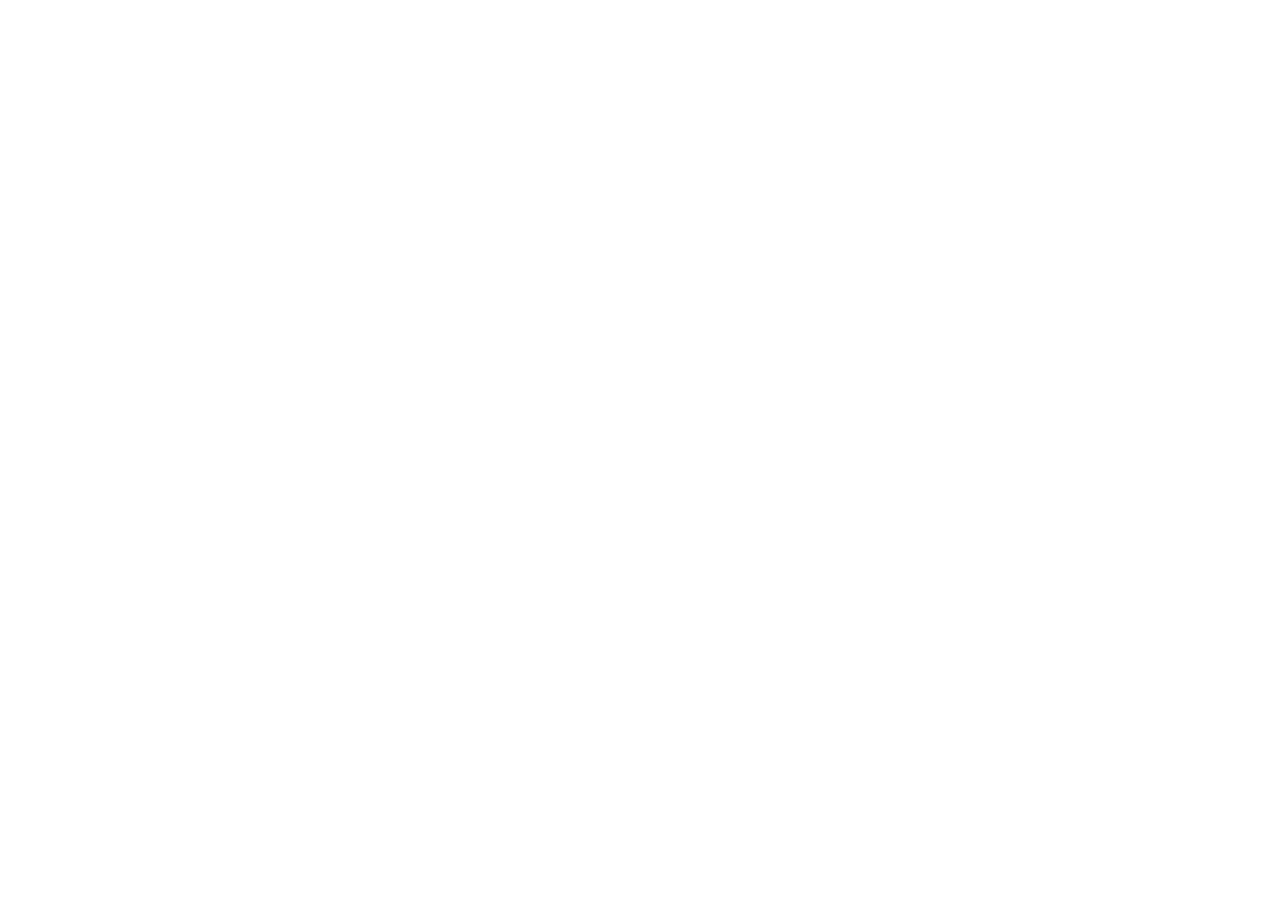
==== index.html @ 4c13858b "Deploy Pinecone Studio web app" ====
<!doctype html>
<html lang="en">
  <head>
    <meta charset="UTF-8" />
    <meta name="viewport" content="width=device-width, initial-scale=1.0" />
    <title>Pinecone Studio</title>
    <script type="module" crossorigin src="/pinecone-studio-web/assets/index-Baghhngx.js"></script>
    <link rel="stylesheet" crossorigin href="/pinecone-studio-web/assets/index-XHR-Ut5b.css">
  </head>
  <body>
    <div id="root"></div>
  </body>
</html>
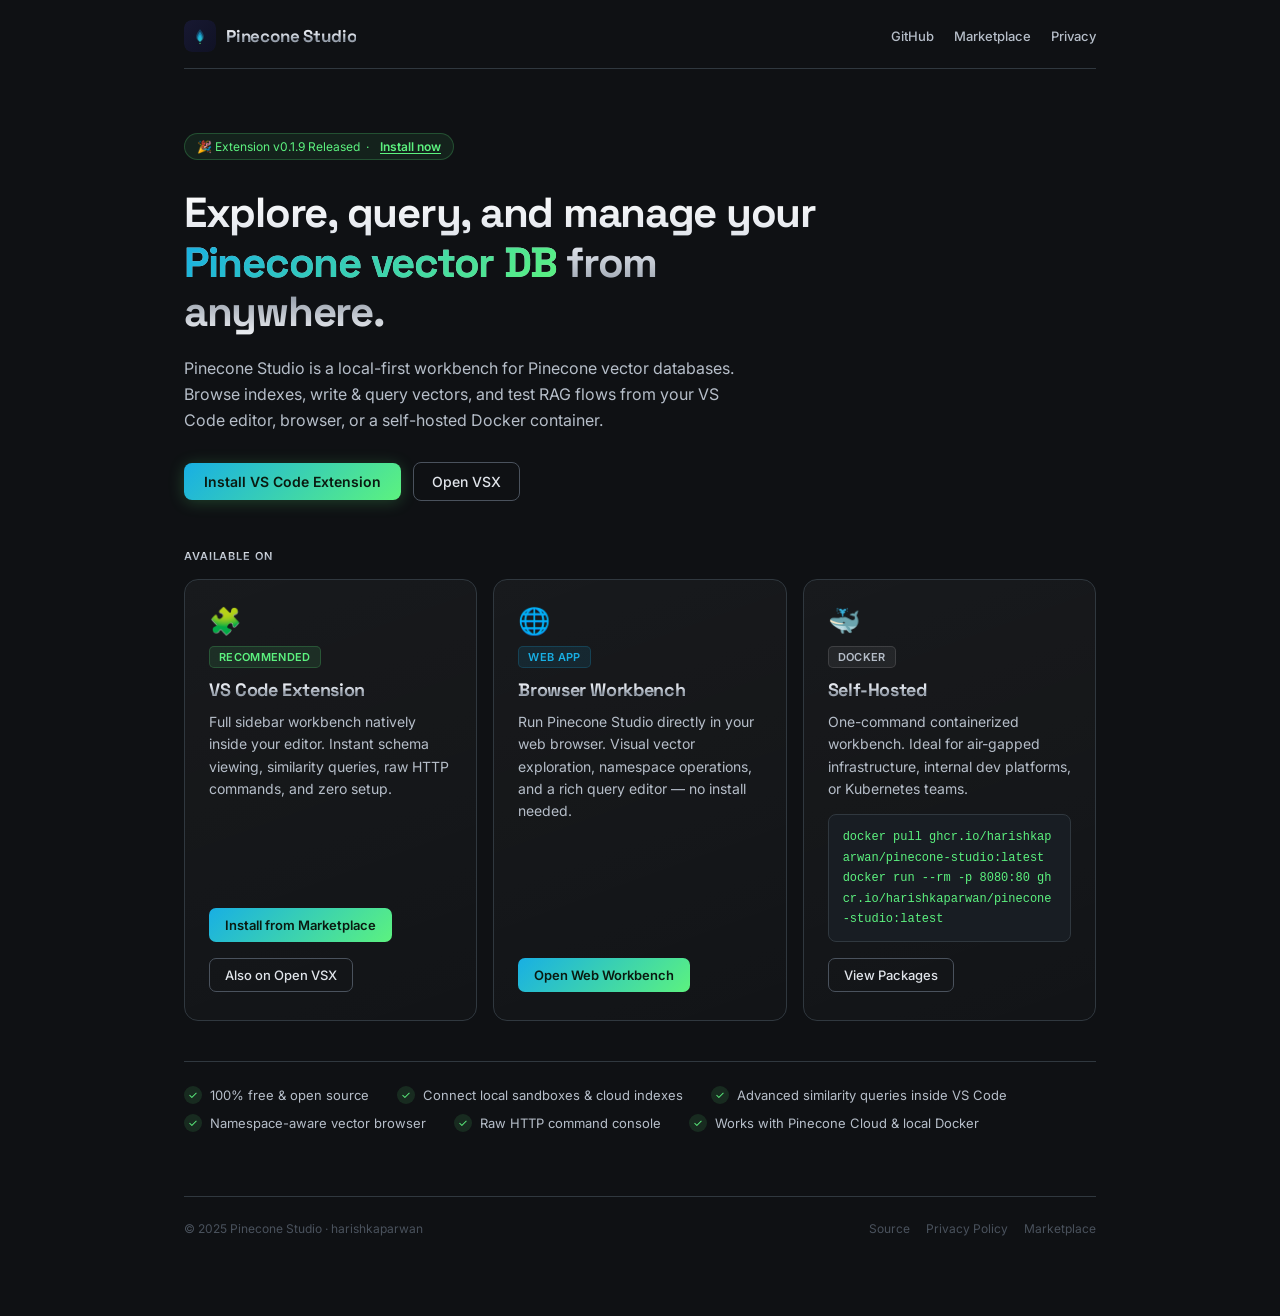
==== commit 9456d033: "feat: replace root with mcp-ai-studio-themed landing page" ====
--- a/index.html
+++ b/index.html
@@ -3,11 +3,483 @@
   <head>
     <meta charset="UTF-8" />
     <meta name="viewport" content="width=device-width, initial-scale=1.0" />
-    <title>Pinecone Studio</title>
-    <script type="module" crossorigin src="/pinecone-studio-web/assets/index-Baghhngx.js"></script>
-    <link rel="stylesheet" crossorigin href="/pinecone-studio-web/assets/index-XHR-Ut5b.css">
+    <title>Pinecone Studio | Plugin Home</title>
+    <meta name="description" content="Explore indexes, write vectors, and query similarity — in VS Code, a browser, or Docker." />
+    <link rel="icon" type="image/svg+xml" href="public/favicon.svg" />
+    <link rel="preconnect" href="https://fonts.googleapis.com" />
+    <link rel="preconnect" href="https://fonts.gstatic.com" crossorigin />
+    <link href="https://fonts.googleapis.com/css2?family=Space+Grotesk:wght@600;700&family=Inter:wght@400;500;600&display=swap" rel="stylesheet" />
+    <style>
+      :root {
+        --bg: #0f1114;
+        --chrome: #171a1f;
+        --chrome-strong: #252a31;
+        --surface: #1e2329;
+        --surface-soft: #181d23;
+        --line: #30383f;
+        --line-strong: #4a525d;
+        --text: #f4f6f8;
+        --muted: #b6bec9;
+        --muted-strong: #e1e5eb;
+        --pine-start: #18afe4;
+        --pine-end: #5cf27f;
+        --pine-gradient: linear-gradient(135deg, #18afe4 0%, #5cf27f 100%);
+        --metal-text: linear-gradient(180deg, #ffffff 0%, #d9dee6 42%, #8d96a3 70%, #f3f5f8 100%);
+        --metal-muted: linear-gradient(180deg, #edf1f5 0%, #bac2cd 55%, #858f9d 100%);
+      }
+
+      *, *::before, *::after { box-sizing: border-box; margin: 0; padding: 0; }
+
+      html, body {
+        min-height: 100%;
+        background: var(--bg);
+        color: var(--text);
+        font-family: Inter, ui-sans-serif, system-ui, -apple-system, sans-serif;
+        -webkit-font-smoothing: antialiased;
+        text-rendering: optimizeLegibility;
+      }
+
+      /* ── Layout ── */
+      .site-wrap {
+        max-width: 960px;
+        margin: 0 auto;
+        padding: 0 24px 80px;
+      }
+
+      /* ── Header ── */
+      .site-header {
+        display: flex;
+        align-items: center;
+        justify-content: space-between;
+        padding: 20px 0 16px;
+        border-bottom: 1px solid var(--line);
+        gap: 16px;
+      }
+
+      .brand {
+        display: flex;
+        align-items: center;
+        gap: 10px;
+        text-decoration: none;
+      }
+
+      .logo-img {
+        width: 32px;
+        height: 32px;
+        border-radius: 8px;
+        flex-shrink: 0;
+      }
+
+      .brand-name {
+        font-family: 'Space Grotesk', sans-serif;
+        font-size: 17px;
+        font-weight: 700;
+        background: var(--metal-text);
+        -webkit-background-clip: text;
+        background-clip: text;
+        color: transparent;
+        text-shadow: none;
+        letter-spacing: -0.01em;
+      }
+
+      .top-links {
+        display: flex;
+        align-items: center;
+        gap: 20px;
+        flex-shrink: 0;
+      }
+
+      .top-links a {
+        color: var(--muted);
+        font-size: 13px;
+        font-weight: 500;
+        text-decoration: none;
+        transition: color 150ms;
+      }
+
+      .top-links a:hover { color: var(--text); }
+
+      /* ── Hero ── */
+      .hero {
+        padding: 64px 0 48px;
+        max-width: 680px;
+      }
+
+      .hero h1 {
+        font-family: 'Space Grotesk', sans-serif;
+        font-size: clamp(28px, 5vw, 42px);
+        font-weight: 700;
+        line-height: 1.18;
+        letter-spacing: -0.03em;
+        background: var(--metal-text);
+        -webkit-background-clip: text;
+        background-clip: text;
+        color: transparent;
+        margin-bottom: 18px;
+      }
+
+      .hero h1 .accent {
+        background: var(--pine-gradient);
+        -webkit-background-clip: text;
+        background-clip: text;
+        color: transparent;
+      }
+
+      .hero p {
+        font-size: 16px;
+        line-height: 1.65;
+        color: var(--muted);
+        margin-bottom: 28px;
+        max-width: 560px;
+      }
+
+      .hero-actions {
+        display: flex;
+        align-items: center;
+        gap: 12px;
+        flex-wrap: wrap;
+      }
+
+      .btn-primary {
+        display: inline-flex;
+        align-items: center;
+        gap: 7px;
+        padding: 10px 20px;
+        background: var(--pine-gradient);
+        color: #0a1a10;
+        font-size: 14px;
+        font-weight: 600;
+        border-radius: 8px;
+        text-decoration: none;
+        transition: opacity 150ms, transform 100ms;
+        box-shadow: 0 2px 16px rgba(92, 242, 127, 0.22);
+      }
+
+      .btn-primary:hover { opacity: 0.88; transform: translateY(-1px); }
+
+      .btn-ghost {
+        display: inline-flex;
+        align-items: center;
+        gap: 7px;
+        padding: 10px 18px;
+        background: transparent;
+        border: 1px solid var(--line-strong);
+        color: var(--muted-strong);
+        font-size: 14px;
+        font-weight: 500;
+        border-radius: 8px;
+        text-decoration: none;
+        transition: border-color 150ms, color 150ms;
+      }
+
+      .btn-ghost:hover { border-color: var(--muted); color: var(--text); }
+
+      .release-badge {
+        display: inline-flex;
+        align-items: center;
+        gap: 8px;
+        padding: 5px 12px;
+        background: rgba(92, 242, 127, 0.08);
+        border: 1px solid rgba(92, 242, 127, 0.22);
+        border-radius: 20px;
+        font-size: 12px;
+        color: #5cf27f;
+        margin-bottom: 28px;
+        width: fit-content;
+      }
+
+      .release-badge a { color: inherit; font-weight: 600; text-decoration: underline; text-underline-offset: 2px; }
+
+      /* ── Cards grid ── */
+      .grid {
+        display: grid;
+        grid-template-columns: repeat(auto-fit, minmax(260px, 1fr));
+        gap: 16px;
+        margin-bottom: 40px;
+      }
+
+      .card {
+        background: linear-gradient(160deg, rgba(255,255,255,0.04), rgba(255,255,255,0.01));
+        border: 1px solid var(--line);
+        border-radius: 14px;
+        padding: 28px 24px;
+        display: flex;
+        flex-direction: column;
+        gap: 10px;
+        transition: border-color 180ms, box-shadow 180ms;
+      }
+
+      .card:hover {
+        border-color: var(--line-strong);
+        box-shadow: 0 4px 32px rgba(24, 175, 228, 0.08);
+      }
+
+      .card-icon {
+        font-size: 26px;
+        line-height: 1;
+        margin-bottom: 2px;
+      }
+
+      .card-badge {
+        display: inline-flex;
+        width: fit-content;
+        padding: 3px 9px;
+        border-radius: 5px;
+        font-size: 11px;
+        font-weight: 600;
+        letter-spacing: 0.03em;
+        text-transform: uppercase;
+        background: rgba(92, 242, 127, 0.1);
+        border: 1px solid rgba(92, 242, 127, 0.2);
+        color: #5cf27f;
+      }
+
+      .card-badge.blue {
+        background: rgba(24, 175, 228, 0.1);
+        border-color: rgba(24, 175, 228, 0.2);
+        color: #18afe4;
+      }
+
+      .card-badge.neutral {
+        background: rgba(255, 255, 255, 0.06);
+        border-color: rgba(255, 255, 255, 0.12);
+        color: var(--muted);
+      }
+
+      .card h2 {
+        font-family: 'Space Grotesk', sans-serif;
+        font-size: 18px;
+        font-weight: 700;
+        background: var(--metal-text);
+        -webkit-background-clip: text;
+        background-clip: text;
+        color: transparent;
+        letter-spacing: -0.02em;
+      }
+
+      .card p {
+        font-size: 14px;
+        line-height: 1.6;
+        color: var(--muted);
+        flex: 1;
+      }
+
+      .card-cta {
+        display: inline-flex;
+        align-items: center;
+        gap: 6px;
+        padding: 9px 16px;
+        background: var(--pine-gradient);
+        color: #0a1a10;
+        font-size: 13px;
+        font-weight: 600;
+        border-radius: 7px;
+        text-decoration: none;
+        width: fit-content;
+        margin-top: 6px;
+        transition: opacity 150ms;
+      }
+
+      .card-cta:hover { opacity: 0.85; }
+
+      .card-cta.secondary {
+        background: none;
+        color: var(--muted-strong);
+        border: 1px solid var(--line-strong);
+        padding: 8px 15px;
+        font-size: 13px;
+        font-weight: 500;
+      }
+
+      .card-cta.secondary:hover { border-color: var(--muted); color: var(--text); }
+
+      .code-box {
+        background: var(--surface-soft);
+        border: 1px solid var(--line);
+        border-radius: 8px;
+        padding: 12px 14px;
+        font-family: 'SF Mono', 'Fira Code', 'Cascadia Code', monospace;
+        font-size: 12px;
+        line-height: 1.7;
+        color: #5cf27f;
+        word-break: break-all;
+        margin-top: 4px;
+      }
+
+      /* ── Feature points ── */
+      .features {
+        display: flex;
+        flex-wrap: wrap;
+        gap: 10px 28px;
+        padding: 24px 0 0;
+        border-top: 1px solid var(--line);
+      }
+
+      .feature-item {
+        display: flex;
+        align-items: center;
+        gap: 8px;
+        font-size: 13px;
+        color: var(--muted);
+      }
+
+      .feature-item .check {
+        display: inline-flex;
+        width: 18px;
+        height: 18px;
+        align-items: center;
+        justify-content: center;
+        background: rgba(92, 242, 127, 0.12);
+        border-radius: 50%;
+        color: #5cf27f;
+        font-size: 11px;
+        flex-shrink: 0;
+      }
+
+      /* ── Section divider ── */
+      .section-label {
+        font-size: 11px;
+        font-weight: 600;
+        letter-spacing: 0.08em;
+        text-transform: uppercase;
+        background: var(--metal-muted);
+        -webkit-background-clip: text;
+        background-clip: text;
+        color: transparent;
+        margin-bottom: 16px;
+      }
+
+      /* ── Footer ── */
+      .site-footer {
+        margin-top: 64px;
+        padding-top: 24px;
+        border-top: 1px solid var(--line);
+        display: flex;
+        align-items: center;
+        justify-content: space-between;
+        flex-wrap: wrap;
+        gap: 12px;
+      }
+
+      .site-footer p {
+        font-size: 12px;
+        color: var(--line-strong);
+      }
+
+      .site-footer nav {
+        display: flex;
+        gap: 16px;
+      }
+
+      .site-footer a {
+        font-size: 12px;
+        color: var(--line-strong);
+        text-decoration: none;
+        transition: color 150ms;
+      }
+
+      .site-footer a:hover { color: var(--muted); }
+
+      @media (max-width: 540px) {
+        .site-header { flex-wrap: wrap; }
+        .hero { padding: 40px 0 32px; }
+        .grid { grid-template-columns: 1fr; }
+        .hero-actions { flex-direction: column; align-items: flex-start; }
+      }
+    </style>
   </head>
   <body>
-    <div id="root"></div>
+    <main class="site-wrap">
+
+      <header class="site-header">
+        <a class="brand" href="/">
+          <img class="logo-img" src="public/pinecone-studio-logo.svg" alt="" aria-hidden="true" />
+          <span class="brand-name">Pinecone Studio</span>
+        </a>
+        <nav class="top-links" aria-label="Primary links">
+          <a href="https://github.com/harishkaparwan/pinecone-studio-web" target="_blank" rel="noopener noreferrer">GitHub</a>
+          <a href="https://marketplace.visualstudio.com/items?itemName=harishkaparwan.pinecone-studio" target="_blank" rel="noopener noreferrer">Marketplace</a>
+          <a href="public/policy/privacy.html">Privacy</a>
+        </nav>
+      </header>
+
+      <section class="hero">
+        <div class="release-badge">
+          🎉 Extension v0.1.9 Released &nbsp;·&nbsp;
+          <a href="https://marketplace.visualstudio.com/items?itemName=harishkaparwan.pinecone-studio" target="_blank" rel="noopener noreferrer">Install now</a>
+        </div>
+        <h1>Explore, query, and manage your <span class="accent">Pinecone vector DB</span> from anywhere.</h1>
+        <p>Pinecone Studio is a local-first workbench for Pinecone vector databases. Browse indexes, write &amp; query vectors, and test RAG flows from your VS Code editor, browser, or a self-hosted Docker container.</p>
+        <div class="hero-actions">
+          <a class="btn-primary" href="https://marketplace.visualstudio.com/items?itemName=harishkaparwan.pinecone-studio" target="_blank" rel="noopener noreferrer">
+            Install VS Code Extension
+          </a>
+          <a class="btn-ghost" href="https://open-vsx.org/extension/harishkaparwan/pinecone-studio" target="_blank" rel="noopener noreferrer">
+            Open VSX
+          </a>
+        </div>
+      </section>
+
+      <p class="section-label">Available on</p>
+      <div class="grid" aria-label="Product options">
+
+        <article class="card">
+          <div class="card-icon">🧩</div>
+          <div class="card-badge">Recommended</div>
+          <h2>VS Code Extension</h2>
+          <p>Full sidebar workbench natively inside your editor. Instant schema viewing, similarity queries, raw HTTP commands, and zero setup.</p>
+          <a class="card-cta" href="https://marketplace.visualstudio.com/items?itemName=harishkaparwan.pinecone-studio" target="_blank" rel="noopener noreferrer">
+            Install from Marketplace
+          </a>
+          <a class="card-cta secondary" href="https://open-vsx.org/extension/harishkaparwan/pinecone-studio" target="_blank" rel="noopener noreferrer">
+            Also on Open VSX
+          </a>
+        </article>
+
+        <article class="card">
+          <div class="card-icon">🌐</div>
+          <div class="card-badge blue">Web App</div>
+          <h2>Browser Workbench</h2>
+          <p>Run Pinecone Studio directly in your web browser. Visual vector exploration, namespace operations, and a rich query editor — no install needed.</p>
+          <a class="card-cta" href="app/" target="_blank" rel="noopener noreferrer">
+            Open Web Workbench
+          </a>
+        </article>
+
+        <article class="card">
+          <div class="card-icon">🐳</div>
+          <div class="card-badge neutral">Docker</div>
+          <h2>Self-Hosted</h2>
+          <p>One-command containerized workbench. Ideal for air-gapped infrastructure, internal dev platforms, or Kubernetes teams.</p>
+          <div class="code-box">
+            docker pull ghcr.io/harishkaparwan/pinecone-studio:latest<br />
+            docker run --rm -p 8080:80 ghcr.io/harishkaparwan/pinecone-studio:latest
+          </div>
+          <a class="card-cta secondary" href="https://github.com/users/harishkaparwan/packages/container/package/pinecone-studio" target="_blank" rel="noopener noreferrer">
+            View Packages
+          </a>
+        </article>
+
+      </div>
+
+      <div class="features" aria-label="Highlights">
+        <div class="feature-item"><span class="check">✓</span> 100% free &amp; open source</div>
+        <div class="feature-item"><span class="check">✓</span> Connect local sandboxes &amp; cloud indexes</div>
+        <div class="feature-item"><span class="check">✓</span> Advanced similarity queries inside VS Code</div>
+        <div class="feature-item"><span class="check">✓</span> Namespace-aware vector browser</div>
+        <div class="feature-item"><span class="check">✓</span> Raw HTTP command console</div>
+        <div class="feature-item"><span class="check">✓</span> Works with Pinecone Cloud &amp; local Docker</div>
+      </div>
+
+      <footer class="site-footer">
+        <p>© 2025 Pinecone Studio · harishkaparwan</p>
+        <nav>
+          <a href="https://github.com/harishkaparwan/pinecone-studio-web" target="_blank" rel="noopener noreferrer">Source</a>
+          <a href="public/policy/privacy.html">Privacy Policy</a>
+          <a href="https://marketplace.visualstudio.com/items?itemName=harishkaparwan.pinecone-studio" target="_blank" rel="noopener noreferrer">Marketplace</a>
+        </nav>
+      </footer>
+
+    </main>
   </body>
 </html>
